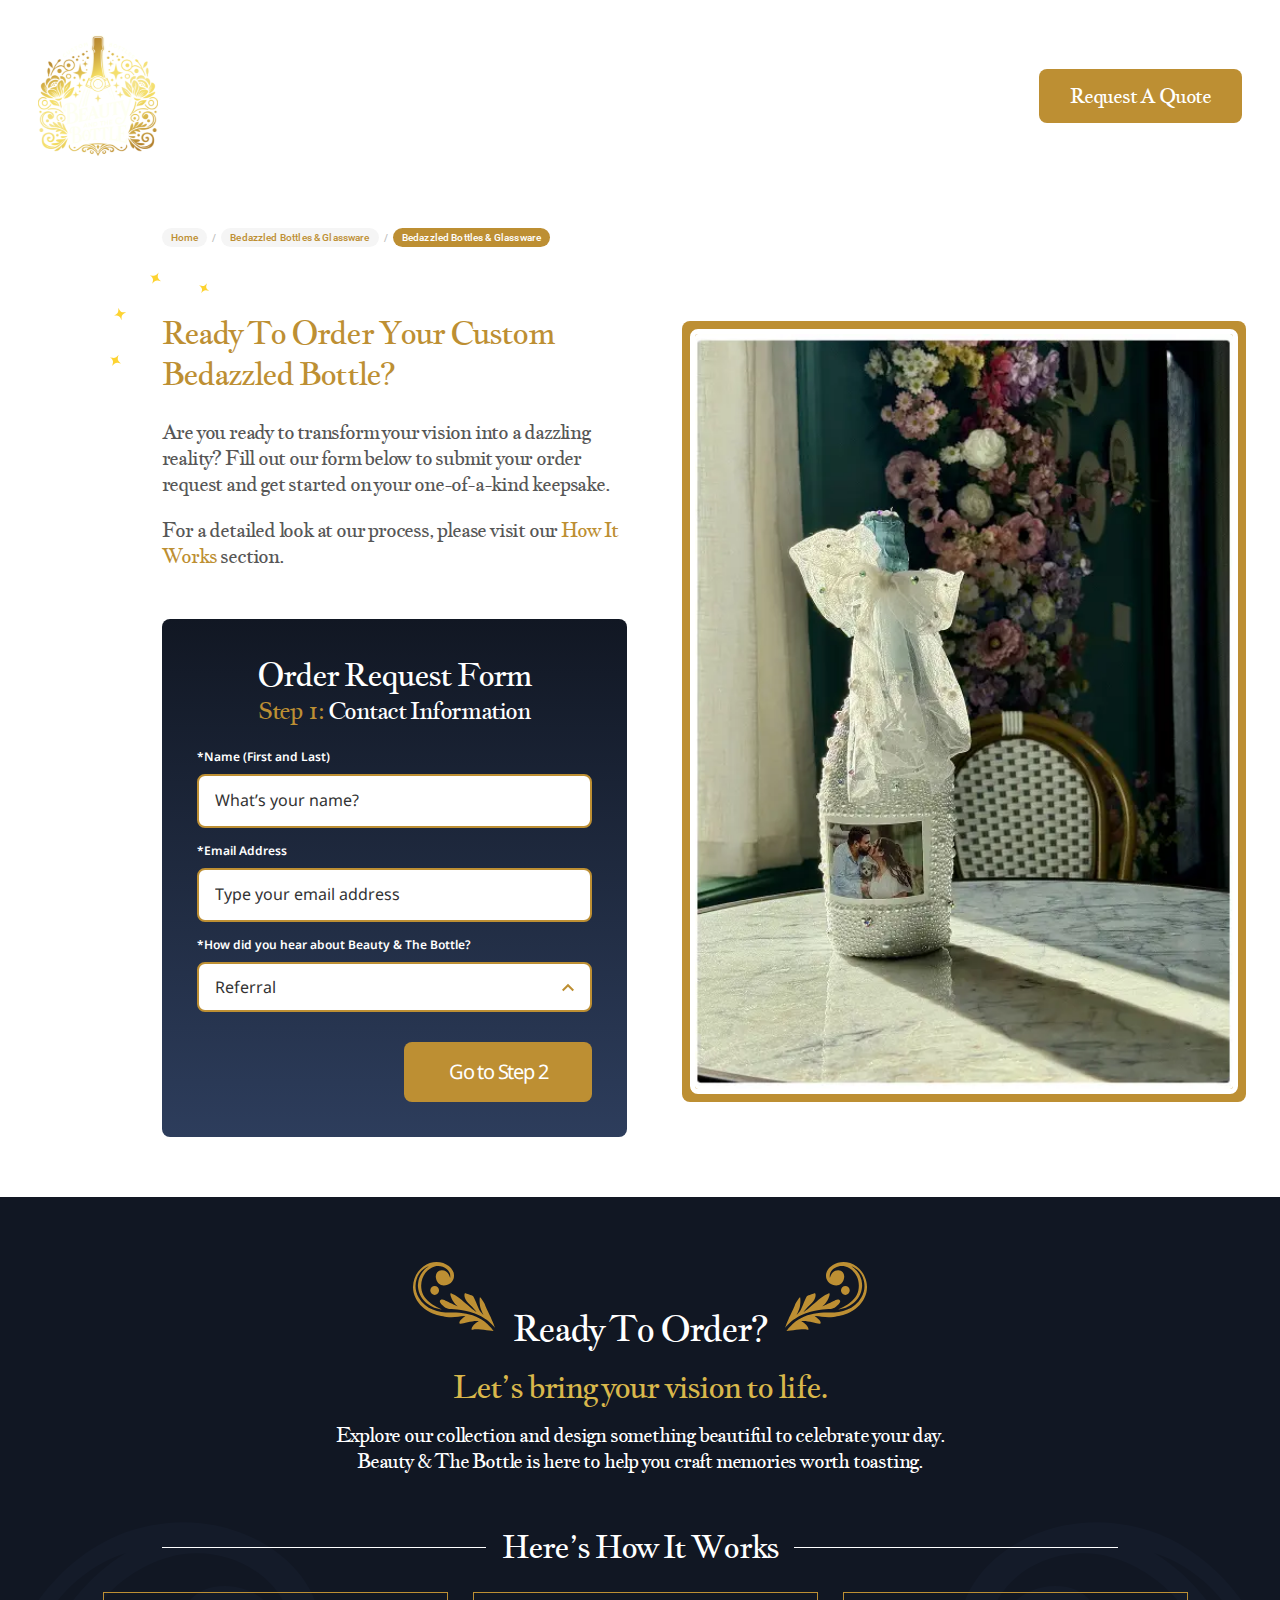
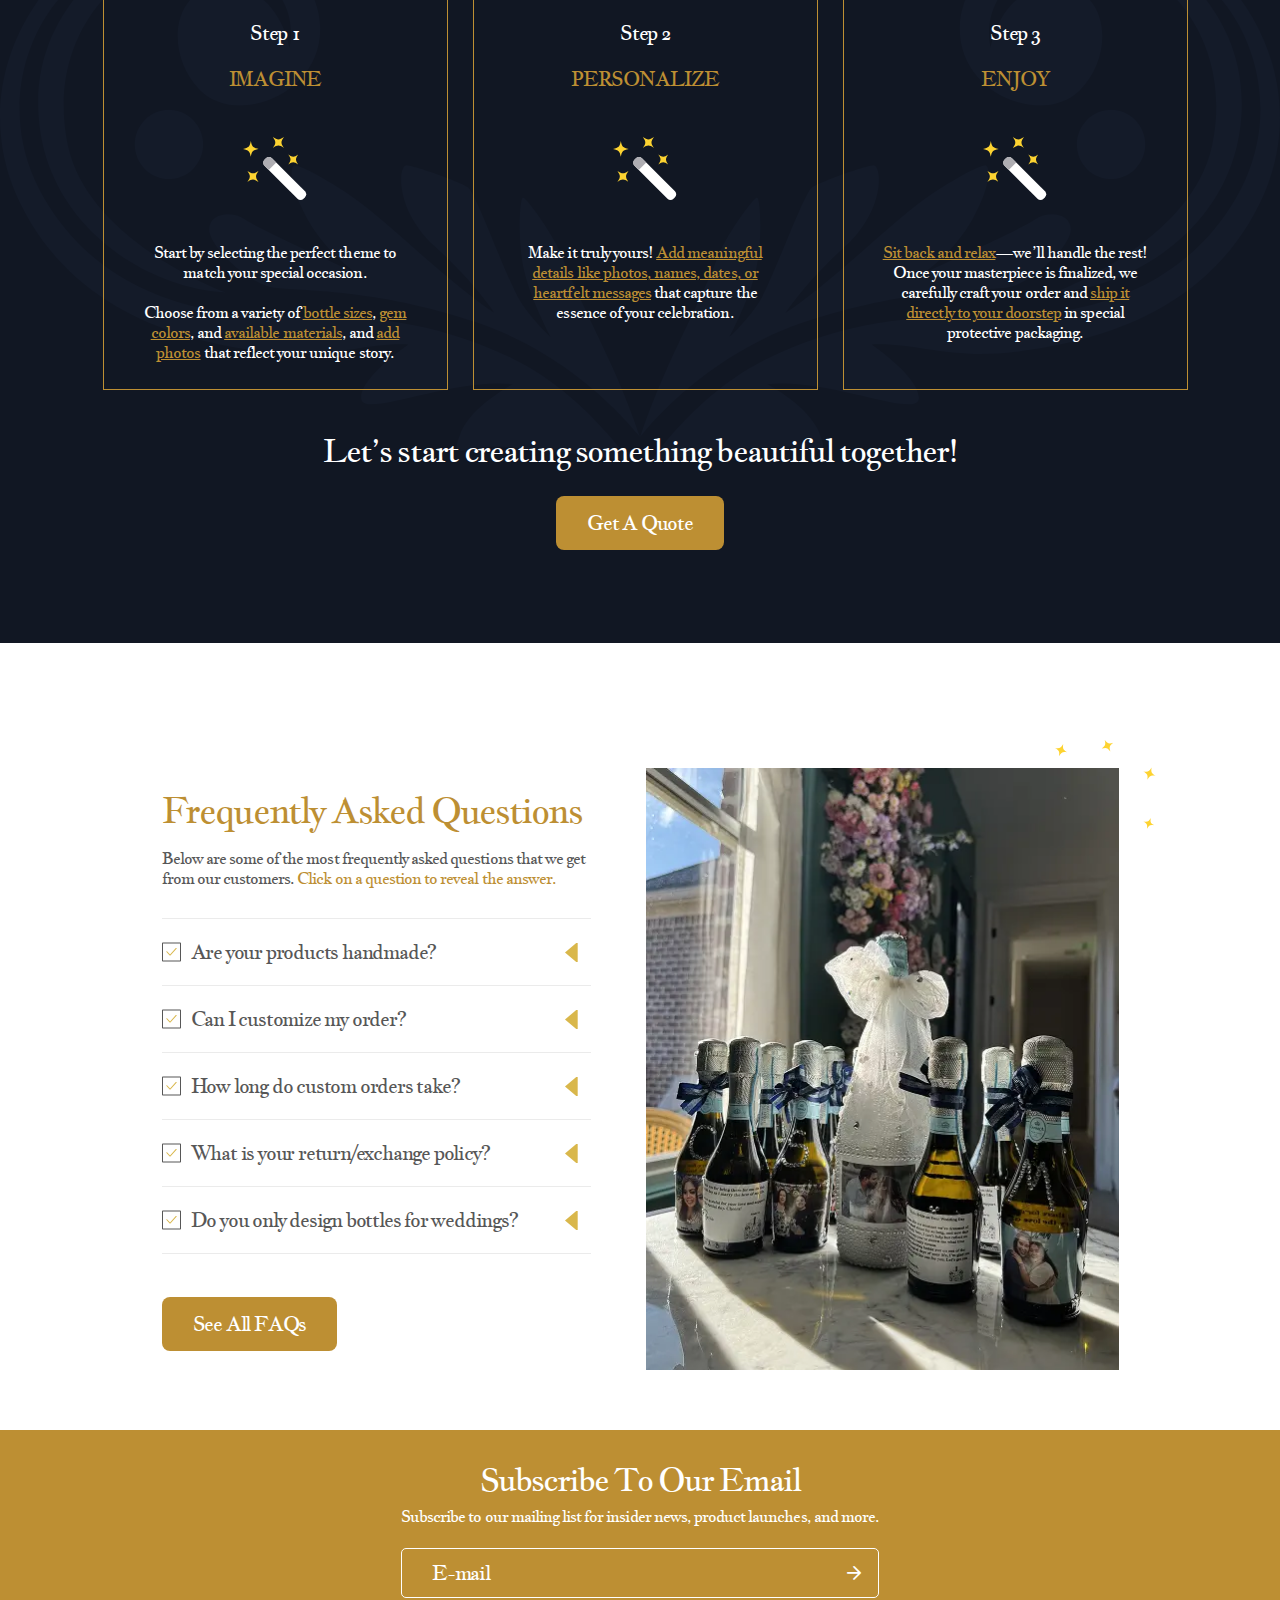
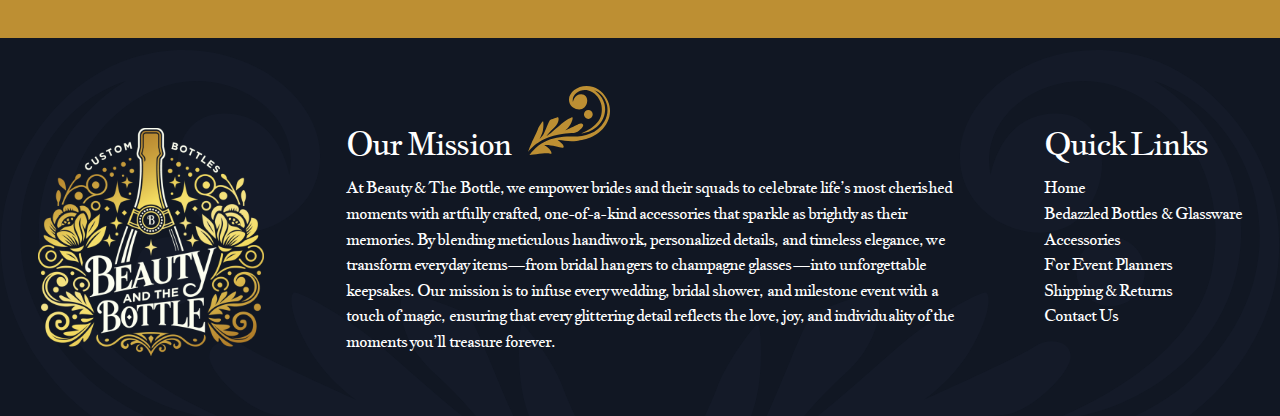
==== quote.html @ 27f3a8d3 "Add files via upload" ====
<!DOCTYPE html>
<html lang="en">

<head>
	<title>Get A Quote</title>
	<meta charset="UTF-8">
	<meta name="format-detection" content="telephone=no">
	<!-- <style>body{opacity: 0;}</style> -->
	<link rel="stylesheet" href="css/style.min.css?_v=20250216221918">
	<link rel="shortcut icon" href="favicon.ico">
	<!-- <meta name="robots" content="noindex, nofollow"> -->
	<meta name="viewport" content="width=device-width, initial-scale=1.0">
</head>

<body>
	<div class="wrapper">
		<header class="header" data-scroll="20" data-scroll-show>
			<div class="header__container-big">
				<button type="button" class="menu__icon icon-menu"><span></span></button>
				<a href="" class="header__logo"><img src="img/logo.svg" alt=""></a>
				<div class="header__menu menu">
					<nav class="menu__body">
						<a href="" class="header__logo header__logo--mob"><img src="img/logo.svg" alt=""></a>
						<ul class="menu__list">
							<li><a href="">Home</a></li>
							<li><a href="">Bedazzled Bottles & Glassware</a></li>
							<li><a href="">Accessories</a></li>
							<li><a href="">For Event Planners</a></li>
							<li><a href="">About Us</a></li>
						</ul>
						<a href="#" class="header__btn btn">Request A Quote</a>
					</nav>
				</div>
			</div>
		</header>
		<main class="page">
			<section class="page__design design design--quote">
				<div class="design__container design__container--quote">
					<div class="design__left">
						<div class="design__breadcrumbs breadcrumbs breadcrumbs--quote">
							<a href="#" class="breadcrumbs__link">Home</a>
							<span class="breadcrumbs__sep">/</span>
							<a href="#" class="breadcrumbs__link">Bedazzled Bottles & Glassware</a>
							<span class="breadcrumbs__sep">/</span>
							<a href="#" class="breadcrumbs__link active">Bedazzled Bottles & Glassware</a>
						</div>
						<h2 class="design__title">Ready To Order Your Custom Bedazzled Bottle?</h2>
						<div class="design__text">
							<p>Are you ready to transform your vision into a dazzling reality? Fill out our form below to submit your order request and get started on your one-of-a-kind keepsake.</p>
							<p>For a detailed look at our process, please visit our <span>How It Works</span> section.</p>
						</div>
						<form class="design__form form-quote" action="files/sendmail/sendmail.php" method="POST" enctype="multipart/form-data">
							<div class="form-quote__wrapper">
								<h3 class="form-quote__title">Order Request Form</h3>
								<div class="form-quote__step"><span>Step 1:</span> Contact Information</div>
								<div class="form-quote__rows">
									<div class="form-quote__row">
										<label class="form-quote__label" for="name">*Name (First and Last)</label>
										<input type="text" name="name" placeholder="What’s your name?" class="form-quote__input">
									</div>
									<div class="form-quote__row">
										<label class="form-quote__label" for="mail">*Email Address</label>
										<input type="text" name="mail" data-error="Error" placeholder="Type your email address" class="form-quote__input">
									</div>
									<div class="form-quote__row">
										<label class="form-quote__label" for="sel">*How did you hear about Beauty & The Bottle?</label>
										<select name="sel" data-class-modif="form">
											<option value="1" selected>Referral</option>
											<option value="2">Referral</option>
											<option value="3">Referral</option>
											<option value="4">Referral</option>
										</select>
									</div>
								</div>
							</div>
							<div class="form-quote__wrapper">
								<h3 class="form-quote__title">Order Request Form</h3>
								<div class="form-quote__step"><span>Step 2:</span> Project Details</div>
								<div class="form-quote__rows">
									<div class="form-quote__row">
										<label class="form-quote__label" for="budget">*Budget</label>
										<select name="budget" data-class-modif="form">
											<option value="1" selected>Select your budget range</option>
											<option value="2">$1000 - $2000</option>
											<option value="3">$2000 - $3000</option>
											<option value="4">$3000 - $4000</option>
										</select>
									</div>
									<div class="form-quote__row">
										<label class="form-quote__label" for="timeline">Timeline (Standard Delivery is 4-6 weeks from order confirmation)</label>
										<input type="text" name="timeline" placeholder="What is your desired timeline?" class="form-quote__input">
									</div>
									<div class="form-quote__row">
										<div class="checkbox">
											<input id="rush" data-error="Error" class="checkbox__input" type="checkbox" value="1" name="rush">
											<label for="rush" class="checkbox__label"><span class="checkbox__text">Rush order? (fees apply)</span></label>
										</div>
									</div>
								</div>
							</div>
							<div class="form-quote__wrapper active">
								<h3 class="form-quote__title">Order Request Form</h3>
								<div class="form-quote__step"><span>Step 3:</span> Describe Your Vision</div>
								<div class="form-quote__text">Tell us about your Bottle Project. Include details like your design ideas (for example: a photo of the couple, the name written in pearls, intricate crystal arrangements, etc.).</div>
								<div class="form-quote__rows">
									<div class="form-quote__row">
										<textarea name="vision" id="vision">A classic design featuring a gold-embellished bottle with the couple’s initials delicately crafted in pearls.”
												“An elegant vintage style with hand-applied embellishments and a personalized message that tells our love story.</textarea>
									</div>
									<div class="form-quote__row-file">
										<label for="fileUpload" class="form-quote__btn btn btn--white">Upload Files</label>
										<input type="file" name="fileUpload" id="fileUpload" style="display: none;">
										<p class="form-quote__upload-note">Supported formats (.jpg, .webp) - 10MB upload limit</p>
									</div>
								</div>
							</div>
							<div class="form-quote__buttons" id="buttonContainer"></div>
						</form>
					</div>
					<div class="design__right elevate__right">
						<div class="elevate__wrapper">
							<img class="elevate__video ibg" src="img/main/01.webp" alt="Image">
						</div>
					</div>
				</div>
			</section>
			<section class="page__steps steps">
				<div class="steps__container">
					<h2 class="steps__title">Ready To Order?</h2>
					<div class="steps__gold-title">Let’s bring your vision to life.</div>
					<div class="steps__text">Explore our collection and design something beautiful to celebrate your day.
						Beauty & The Bottle is here to help you craft memories worth toasting.</div>
					<div class="steps__sub-title">Here’s How It Works</div>
					<div class="steps__slider swiper">
						<div class="steps__wrapper swiper-wrapper">
							<div class="steps__slide item-step swiper-slide">
								<div class="item-step__num">Step 1</div>
								<div class="item-step__title">IMAGINE</div>
								<img src="img/steps-icon.svg" alt="Image">
								<div class="item-step__text">
									<p>Start by selecting the perfect theme to match your special occasion. </p>
									<p>Choose from a variety of <span>bottle sizes</span>, <span>gem colors</span>, and <span>available materials</span>, and <span>add photos</span> that reflect your unique story.</p>
								</div>
							</div>
							<div class="steps__slide item-step swiper-slide">
								<div class="item-step__num">Step 2</div>
								<div class="item-step__title">PERSONALIZE</div>
								<img src="img/steps-icon.svg" alt="Image">
								<div class="item-step__text">
									<p>Make it truly yours! <span>Add meaningful details like photos, names, dates, or heartfelt messages</span> that capture the essence of your celebration.</p>
								</div>
							</div>
							<div class="steps__slide item-step swiper-slide">
								<div class="item-step__num">Step 3</div>
								<div class="item-step__title">ENJOY</div>
								<img src="img/steps-icon.svg" alt="Image">
								<div class="item-step__text">
									<p><span>Sit back and relax</span>—we’ll handle the rest! Once your masterpiece is finalized, we carefully craft your order and <span>ship it directly to your doorstep</span> in special protective packaging.</p>
								</div>
							</div>
						</div>
					</div>
					<div class="steps__footer-title">Let’s start creating something beautiful together!</div>
					<a href="#" class="steps__btn btn">Get A Quote</a>
				</div>
			</section>
			<section class="page__faq faq">
				<div class="faq__container">
					<div class="faq__left">
						<h2 class="faq__title">Frequently Asked Questions</h2>
						<div class="faq__text">Below are some of the most frequently asked questions that we get from our customers. <span>Click on a question to reveal the answer.</span></div>
						<div data-spollers class="faq__spollers spollers">
							<details class="spollers__item">
								<summary class="spollers__title"><img src="img/faq-check.svg" alt="Image">Are your products handmade?</summary>
								<div class="spollers__body">Yes, each product is handcrafted with care and attention to detail, ensuring a one-of-a-kind creation. No two items are exactly alike!</div>
							</details>
							<details class="spollers__item">
								<summary class="spollers__title"><img src="img/faq-check.svg" alt="Image">Can I customize my order?</summary>
								<div class="spollers__body"></div>
							</details>
							<details class="spollers__item">
								<summary class="spollers__title"><img src="img/faq-check.svg" alt="Image">How long do custom orders take?</summary>
								<div class="spollers__body"></div>
							</details>
							<details class="spollers__item">
								<summary class="spollers__title"><img src="img/faq-check.svg" alt="Image">What is your return/exchange policy?</summary>
								<div class="spollers__body"></div>
							</details>
							<details class="spollers__item">
								<summary class="spollers__title"><img src="img/faq-check.svg" alt="Image">Do you only design bottles for weddings?</summary>
								<div class="spollers__body"></div>
							</details>
						</div>
						<a href="#" class="faq__btn btn">See All FAQs</a>
					</div>
					<div class="faq__right">
						<div class="faq__pic">
							<img class="faq__image ibg" src="img/main/03.webp" alt="Image">
						</div>
					</div>
				</div>
			</section>
			<section class="page__mail mail">
				<div class="mail__container">
					<div class="mail__wrapper">
						<h2 class="mail__title">Subscribe To Our Email</h2>
						<div class="mail__text">Subscribe to our mailing list for insider news, product launches, and more.</div>
						<form action="files/sendmail/sendmail.php" method="POST" class="mail__form">
							<input class="mail__input" type="text" name="form[email]" data-error="Error" placeholder="E-mail">
							<button type="submit" class="mail__button _icon-mail-arrow"></button>
						</form>
					</div>
				</div>
			</section>
		</main>
		<footer class="footer">
			<div class="footer__container-big">
				<a href="" class="footer__logo"><img src="img/logo.svg" alt=""></a>
				<div class="footer__text text-footer">
					<h2 class="text-footer__title">Our Mission</h2>
					<div class="text-footer__text">At Beauty & The Bottle, we empower brides and their squads to celebrate life’s most cherished moments with artfully crafted, one-of-a-kind accessories that sparkle as brightly as their memories. By blending meticulous handiwork, personalized details, and timeless elegance, we transform everyday items—from bridal hangers to champagne glasses—into unforgettable keepsakes. Our mission is to infuse every wedding, bridal shower, and milestone event with a touch of magic, ensuring that every glittering detail reflects the love, joy, and individuality of the moments you’ll treasure forever.</div>
				</div>
				<div class="footer__links links-footer">
					<h2 class="links-footer__title">Quick Links</h2>
					<ul class="links-footer__list">
						<li><a href="#">Home</a></li>
						<li><a href="#">Bedazzled Bottles & Glassware</a></li>
						<li><a href="#">Accessories</a></li>
						<li><a href="#">For Event Planners</a></li>
						<li><a href="#">Shipping & Returns</a></li>
						<li><a href="#">Contact Us</a></li>
					</ul>
				</div>
			</div>
		</footer>
	</div>
	<script src="js/app.min.js?_v=20250216221918"></script>
</body>

</html>
---- css/style.min.css ----
@import url(https://fonts.googleapis.com/css?family=Jacques+Francois:regular&display=swap);@import url(https://fonts.googleapis.com/css?family=Noto+Sans:100,200,300,regular,500,600,700,800,900,100italic,200italic,300italic,italic,500italic,600italic,700italic,800italic,900italic&display=swap);@import url(https://fonts.googleapis.com/css?family=Roboto:100,200,300,regular,500,600,700,800,900,100italic,200italic,300italic,italic,500italic,600italic,700italic,800italic,900italic&display=swap);/*! tailwindcss v4.0.6 | MIT License | https://tailwindcss.com */@font-face{font-family:icons;font-display:swap;src:url(../fonts/icons.woff2) format("woff2");font-weight:400;font-style:normal}[class*=_icon-]::before{font-family:icons;font-style:normal;font-weight:400;font-variant:normal;text-transform:none;line-height:1;-webkit-font-smoothing:antialiased;-moz-osx-font-smoothing:grayscale}._icon-mail-arrow:before{content:""}._icon-faq-arrow:before{content:""}._icon-faq-check:before{content:""}*{padding:0;margin:0;border:0}*,*::after,*::before{box-sizing:border-box}*::after,*::before{display:inline-block}body,html{height:100%;min-width:320px}body{color:#575757;line-height:1;font-family:"Jacques Francois";font-size:.875rem;-ms-text-size-adjust:100%;-moz-text-size-adjust:100%;-webkit-text-size-adjust:100%;-webkit-font-smoothing:antialiased;-moz-osx-font-smoothing:grayscale}button,input,textarea{font-family:"Jacques Francois";font-size:inherit;line-height:inherit;color:inherit;background-color:rgba(0,0,0,0)}input,textarea{width:100%}label{display:inline-block}button,option,select{cursor:pointer}a{display:inline-block;color:inherit;text-decoration:none}ul li{list-style:none}img{vertical-align:top}h1,h2,h3,h4,h5,h6{font-weight:inherit;font-size:inherit}.lock body{overflow:hidden;touch-action:none;-ms-scroll-chaining:none;overscroll-behavior:none}.wrapper{min-height:100%;display:flex;flex-direction:column;overflow:hidden}@supports (overflow:clip){.wrapper{overflow:clip}}.wrapper>main{flex:1 1 auto}.wrapper>*{min-width:0}[class*=__container]{max-width:61.6875rem;margin:0 auto;position:relative!important;padding:0 .9375rem}[class*=__container-big]{max-width:77.125rem!important;margin:0 auto!important}[class*="--gc"]{display:grid;min-width:0;grid-template-columns:.9375rem 1fr minmax(auto,59.8125rem) 1fr .9375rem}[class*="--gc"]>*{min-width:0;grid-column:3/4}.checkbox{position:relative}.checkbox:not(:last-child){margin-bottom:em(5)}.checkbox__input{position:absolute;width:0;height:0;opacity:0}.checkbox__input:focus-visible+.checkbox__label:before{box-shadow:0 0 5px #a6a6a6}.checkbox__input:checked+.checkbox__label:before{background:url(../img/form-check.svg) center/80% no-repeat;border:1px solid #ccc;background-color:#fff}.checkbox__label{cursor:pointer;display:inline-flex;position:relative;gap:16px;align-items:center}.checkbox__label:before{content:"";align-self:center;flex:0 0 24px;width:24px;height:24px;border-radius:8px;border:1px solid #ccc;background:#fff}.checkbox__text{align-self:center;color:#fff;font-family:"Noto Sans";font-size:16px;font-style:normal;font-weight:400;line-height:24px}.select{min-width:0;position:relative}.select__body{position:relative}.select__title{text-align:left;cursor:pointer;width:100%;border-radius:.5rem;border:.125rem solid #bd8f33;background-color:#fff;padding:1rem}.select._select-open .select__title{border-radius:.5rem .5rem 0 0;border:.125rem solid #bd8f33}.select__value{display:flex;min-width:0;align-items:center;gap:.625rem}.select__value>*{flex:1 1 auto}.select__value:after{content:"";align-self:stretch;flex:0 0 12px;transition:all .3s ease 0s;display:flex;justify-content:center;align-items:center;background:url(../img/form-arrow.svg) center/contain no-repeat}._select-open .select__value:after{-webkit-transform:rotate(-180deg);transform:rotate(-180deg)}.select__value._select-pseudo-label::before{content:attr(data-pseudo-label);opacity:.5}.select__content{flex:1 1 auto;overflow:hidden;text-overflow:ellipsis;white-space:nowrap;color:#333;font-family:"Noto Sans";font-size:1rem;line-height:90%}.select__text{flex:1 1 auto;overflow:hidden;text-overflow:ellipsis;white-space:nowrap}.select__input{width:100%;background-color:rgba(0,0,0,0);height:100%}.select__options{position:absolute;top:calc(100% - .0625rem);border-radius:0 0 .5rem .5rem;min-width:100%;left:0;background-color:#fff;border-top:0;border-left:.125rem solid #bd8f33;border-right:.125rem solid #bd8f33;border-bottom:.125rem solid #bd8f33;border-top:0;padding:10px 0 5px 0}.select__scroll{overflow-y:auto;overflow-x:hidden;max-height:12.5rem}.select__option{width:100%;text-align:left;cursor:pointer;padding:5px 15px;color:#333;font-family:"Noto Sans";font-size:1rem;line-height:150%}.select__option._select-selected{background-color:#eee}.select__row{display:inline-flex;align-items:center}.select--show-top .select__options{top:auto;bottom:calc(100% - .0625rem);border:1px solid #d9d9d9;border-bottom:0;border-radius:4px 4px 0 0;padding:5px 0 10px 0}._select-tag{cursor:pointer}.icon-menu{display:none}.spollers__item{border-bottom:.0625rem solid rgba(87,87,87,.12)}.spollers__item:first-child{border-top:.0625rem solid rgba(87,87,87,.12)}.spollers__title{width:100%;cursor:default;text-align:left;padding:1.25rem 1.5625rem 1.25rem 0;position:relative;list-style:none;color:#575757;line-height:normal;letter-spacing:-.075rem;display:flex;align-items:center;-webkit-column-gap:.625rem;-moz-column-gap:.625rem;column-gap:.625rem}.spollers__title::-webkit-details-marker,.spollers__title::marker{display:none}._spoller-init .spollers__title{cursor:pointer}._spoller-init .spollers__title::after{content:"";position:absolute;right:10px;top:40%;background:url(../img/faq-arrow.svg) center/cover no-repeat;height:13px;width:19px;transition:-webkit-transform .5s ease 0s;transition:transform .5s ease 0s;transition:transform .5s ease 0s,-webkit-transform .5s ease 0s;-webkit-transform:rotate(90deg);transform:rotate(90deg)}._spoller-init .spollers__title._spoller-active::after{-webkit-transform:rotate(0);transform:rotate(0)}.spollers__body{padding:.3125rem .3125rem 1.5625rem 0;color:#575757;font-size:1rem;line-height:normal;letter-spacing:-.06rem}.ibg{width:100%;height:100%;-o-object-fit:cover;object-fit:cover}.ibg--top{-o-object-position:top;object-position:top}.ibg--bottom{-o-object-position:bottom;object-position:bottom}.ibg--left{-o-object-position:left;object-position:left}.ibg--right{-o-object-position:right;object-position:right}.ibg--contain{-o-object-fit:contain;object-fit:contain}.btn{background-color:#bd8f33;padding:.875rem 1.9375rem;border-radius:.5rem;color:#fff;letter-spacing:-.075rem;line-height:normal;transition:all .3s}.btn--white{background-color:#fff;color:#bd8f33;border:.0625rem solid #bd8f33;max-width:10.75rem;text-align:center;font-family:"Noto Sans";font-size:1rem}.btn--white:not(:last-child){margin-bottom:.625rem}.header{position:fixed;width:100%;z-index:999;background-color:rgba(0,0,0,0);transition:all .3s}.header._header-scroll{top:-200%}.header._header-scroll .header__container-big{padding-top:.625rem;padding-bottom:.625rem}.header._header-scroll .header__logo img{width:5rem}.header._header-show{transition:all .3s;top:0;background-color:#111723}.header__container-big{display:flex;align-items:center;justify-content:space-between;-webkit-column-gap:.625rem;-moz-column-gap:.625rem;column-gap:.625rem}.header__logo img{width:7.5rem;transition:all .3s}.header__logo--mob{margin-left:0}.menu__body{display:flex;align-items:center}.menu__list{display:flex;align-items:center}.menu__list li a{color:#fff;font-family:"Jacques Francois";letter-spacing:-.075rem}.menu__list li{position:relative}.menu__list li::before{content:"";width:0;height:.125rem;background-color:#bd8f33;position:absolute;left:0;bottom:-.3125rem;transition:all .3s}.footer{background-color:#111723;background:#111723 url(../img/footer-decor.svg) center bottom/contain no-repeat}.footer__container-big{display:flex;justify-content:space-between}.footer__logo img{width:14.125rem}.text-footer__title{color:#fff;letter-spacing:-.12rem;position:relative;display:inline-block}.text-footer__title:not(:last-child){margin-bottom:.9375rem}.text-footer__title::after{content:"";background:url(../img/text-decor.svg) center/contain no-repeat;position:absolute;bottom:.3125rem}.text-footer__text{color:#fff;font-size:16px;line-height:160%;letter-spacing:-.06rem;max-width:38.5rem}.links-footer__title{color:#fff;letter-spacing:-.12rem}.links-footer__title:not(:last-child){margin-bottom:.9375rem}.links-footer__list li a{color:#fff;font-size:16px;line-height:160%;letter-spacing:-.06rem;transition:color .3s}.elevate{background:var(--Header-BG,linear-gradient(180deg,#111723 0,#2d3d5c 100%));position:relative;z-index:1}.elevate::before{content:"";width:43.8125rem;height:36.875rem;position:absolute;left:0;bottom:0;background:url(../img/main/block-decor-left.svg) center/contain no-repeat;opacity:.1;z-index:-1}.elevate--category::before{content:"";width:31.5625rem;height:22.9375rem;opacity:.3}.elevate--category::after{content:"";width:31.5625rem;height:22.9375rem;position:absolute;right:0;bottom:0;background:url(../img/main/block-decor-right.svg) center/contain no-repeat;opacity:.3;z-index:-1}.elevate__container{padding-bottom:1.875rem;display:flex;align-items:center;position:relative!important}.elevate__left{flex:1 1 50%}.elevate__left--category{display:flex;flex-direction:column;align-items:center;text-align:center}.elevate__title{color:#fff;letter-spacing:-.15rem;text-transform:capitalize;line-height:normal}.elevate__title:not(:last-child){margin-bottom:1.25rem}.elevate__text p{color:#fff;letter-spacing:-.075rem;line-height:normal}.elevate__text p:not(:last-child){margin-bottom:1.25rem}.elevate__text p span{color:#bd8f33}.elevate__text:not(:last-child){margin-bottom:1.875rem}.elevate__right{flex:1 1 50%}.elevate__wrapper{aspect-ratio:503/697;overflow:clip;-o-object-fit:cover;object-fit:cover}.design--dark{background-color:#111723;position:relative;z-index:1}.design--dark::before{content:"";width:43.8125rem;height:36.875rem;position:absolute;right:6.5625rem;bottom:1.5625rem;background:url(../img/main/block-decor-right.svg) center/contain no-repeat;opacity:.1;z-index:-1}.design__container{display:flex;align-items:center}.design__container--dark{flex-direction:row-reverse}.design__left{flex:1 1 26.9375rem}.design__title{color:#bd8f33;line-height:normal;letter-spacing:-.12rem;text-transform:capitalize;position:relative}.design__title:not(:last-child){margin-bottom:1.5625rem}.design__title::before{content:"";width:8.504625rem;height:5.87175rem;position:absolute;left:-4.375rem;top:-2.5rem;background:url(../img/main/stars.svg) center/contain no-repeat}.design__title--dark{color:#fff}.design__title--dark::before{left:inherit;right:0!important;top:-3.75rem;-webkit-transform:rotate(79deg);transform:rotate(79deg)}.design__text p{color:#575757;line-height:normal;letter-spacing:-.075rem}.design__text p:not(:last-child){margin-bottom:1.25rem}.design__text p span{color:#bd8f33}.design__text--dark p{color:#fff}.design__right{flex:1 1 auto}.design__pic{aspect-ratio:474/504;overflow:clip;-o-object-fit:cover;object-fit:cover}#next-btn{align-self:flex-end}.form-quote{border-radius:.5rem;background:linear-gradient(180deg,#111723 0,#2d3d5c 100%);padding:2.1875rem}.form-quote__wrapper{display:none}.form-quote__wrapper.active{display:block}.form-quote__wrapper:not(:last-child){margin-bottom:1.875rem}.form-quote__title{color:#fff;text-align:center;line-height:normal;letter-spacing:-.12rem}.form-quote__step{color:#fff;text-align:center;line-height:normal;letter-spacing:-.09rem}.form-quote__step span{color:#bd8f33}.form-quote__step:not(:last-child){margin-bottom:1.375rem}.form-quote__text{color:#fff;font-size:1rem;line-height:normal;letter-spacing:-.06rem}.form-quote__text:not(:last-child){margin-bottom:1.875rem}.form-quote__rows{display:grid;row-gap:.875rem}.form-quote__row{display:grid;row-gap:.5rem}.form-quote__row textarea{color:rgba(207,211,212,.4);font-family:Arial;font-size:16px;font-style:normal;font-weight:400;line-height:normal;padding:1.25rem 1rem;border-radius:.5rem;border:.0625rem solid #cfd3d4;resize:vertical;min-height:10.625rem}.form-quote__row-file{padding:1.5625rem;display:flex;flex-direction:column;justify-content:center;align-items:center;border-radius:8px;border:1px dashed #fff}.form-quote__row-file p{color:#fff;font-family:Arial;font-size:.75rem;line-height:normal}.form-quote__label{color:#fff;font-family:"Noto Sans";font-size:.75rem;font-weight:600;line-height:150%}.form-quote__input{border-radius:.5rem;border:.125rem solid #bd8f33;background-color:#fff;padding:1rem}.form-quote__input::-webkit-input-placeholder{color:#333;font-family:"Noto Sans";font-size:1rem;line-height:150%}.form-quote__input:-ms-input-placeholder{color:#333;font-family:"Noto Sans";font-size:1rem;line-height:150%}.form-quote__input::-ms-input-placeholder{color:#333;font-family:"Noto Sans";font-size:1rem;line-height:150%}.form-quote__input::placeholder{color:#333;font-family:"Noto Sans";font-size:1rem;line-height:150%}.form-quote__buttons{display:flex;-webkit-column-gap:1.25rem;-moz-column-gap:1.25rem;column-gap:1.25rem;justify-content:space-between}.form-quote__btn{display:block;font-family:"Noto Sans";font-size:1rem;line-height:150%}#startOverBtn{flex:1 1 50%;color:#bd8f33;background-color:#fff;border:.0625rem solid #bd8f33;padding:.875rem .625rem}#nextBtn{flex:1 1 50%;padding:.875rem .625rem}#submitBtn{flex:1 1 50%;padding:.875rem .625rem}.faq__container{padding-bottom:3.75rem;display:flex;align-items:center}.faq__left{flex:1 1 26.9375rem}.faq__title{color:#bd8f33;line-height:normal;letter-spacing:-.135rem}.faq__title:not(:last-child){margin-bottom:.9375rem}.faq__text{color:#575757;font-size:1rem;line-height:normal;letter-spacing:-.06rem}.faq__text span{color:#bd8f33}.faq__text:not(:last-child){margin-bottom:1.875rem}.faq__right{flex:1 1 auto;position:relative}.faq__right::before{content:"";width:8.504625rem;height:5.87175rem;position:absolute;right:-3.75rem;top:-1.875rem;-webkit-transform:rotate(79deg);transform:rotate(79deg);background:url(../img/main/stars.svg) center/contain no-repeat}.faq__pic{aspect-ratio:474/604;overflow:clip;-o-object-fit:cover;object-fit:cover}.steps{background-color:#111723;position:relative;z-index:1}.steps::before{content:"";width:100%;height:36.875rem;position:absolute;right:0;bottom:15%;background:url(../img/main/block-decor-2.svg) center/contain no-repeat;z-index:-1}.steps__container{display:flex;flex-direction:column;align-items:center}.steps__title{color:#fff;text-align:center;line-height:normal;letter-spacing:-.135rem;position:relative}.steps__title:not(:last-child){margin-bottom:.9375rem}.steps__title::before{content:"";background:url(../img/text-decor.svg) center/contain no-repeat;position:absolute;bottom:1.25rem;-webkit-transform:rotate3d(0,1,0,180deg);transform:rotate3d(0,1,0,180deg)}.steps__title::after{content:"";background:url(../img/text-decor.svg) center/contain no-repeat;position:absolute;bottom:1.25rem}.steps__gold-title{color:#d9b74b;text-align:center;line-height:normal;letter-spacing:-.12rem}.steps__gold-title:not(:last-child){margin-bottom:.9375rem}.steps__text{color:#fff;text-align:center;font-size:1.25rem;line-height:normal;letter-spacing:-.075rem;max-width:40rem}.steps__sub-title{color:#fff;text-align:center;font-size:2rem;line-height:normal;letter-spacing:-.12rem;max-width:59.5625rem;position:relative}.steps__sub-title::before{content:"";height:.0625rem;background-color:#fff;position:absolute;top:50%}.steps__sub-title::after{content:"";height:.0625rem;background-color:#fff;position:absolute;top:50%}.steps__sub-title:not(:last-child){margin-bottom:1.5625rem}.steps__footer-title{color:#fff;text-align:center;line-height:normal;letter-spacing:-.12rem}.steps__footer-title:not(:last-child){margin-bottom:1.5625rem}.item-step{border:.0625rem solid #bd8f33;padding:1.6875rem 2.1875rem;display:flex;flex-direction:column;row-gap:1.25rem;align-items:center;text-align:center;width:21.5625rem!important}.item-step__num{color:#fff;text-align:center;line-height:normal;letter-spacing:-.075rem}.item-step__title{color:#bd8f33;text-align:center;line-height:normal;letter-spacing:-.075rem}.item-step__title:not(:last-child){margin-bottom:1.5625rem}.item-step img{width:4.0625rem;height:4.0625rem;overflow:clip;-o-object-fit:cover;object-fit:cover}.item-step img:not(:last-child){margin-bottom:1.25rem}.item-step__text p{color:#fff;text-align:center;line-height:normal;letter-spacing:-.06rem}.item-step__text p:not(:last-child){margin-bottom:1.25rem}.item-step__text p span{color:#bd8f33;text-decoration:underline}.mail{background-color:#bd8f33}.mail__container{padding-top:1.8125rem;padding-bottom:2.5rem;display:flex;justify-content:center}.mail__wrapper{max-width:30rem}.mail__title{color:#fff;text-align:center;line-height:normal;letter-spacing:-.12rem}.mail__title:not(:last-child){margin-bottom:.375rem}.mail__text{color:#fff;text-align:center;font-size:1rem;line-height:normal;letter-spacing:-.06rem}.mail__text:not(:last-child){margin-bottom:1.375rem}.mail__form{position:relative}.mail__input{color:#fff!important;font-size:1.25rem;line-height:normal;letter-spacing:-.075rem;padding:.6875rem 2.5rem .6875rem 1.875rem;border:.0625rem solid #fff;border-radius:.3125rem}.mail__input::-webkit-input-placeholder{color:#fff!important;font-size:1.25rem;line-height:normal;letter-spacing:-.075rem}.mail__input:-ms-input-placeholder{color:#fff!important;font-size:1.25rem;line-height:normal;letter-spacing:-.075rem}.mail__input::-ms-input-placeholder{color:#fff!important;font-size:1.25rem;line-height:normal;letter-spacing:-.075rem}.mail__input::placeholder{color:#fff!important;font-size:1.25rem;line-height:normal;letter-spacing:-.075rem}.mail__button{width:3.125rem;height:3.125rem;border-radius:.3125rem;color:#fff;position:absolute;top:0;right:0}.breadcrumbs{position:absolute;top:2.5rem;display:flex;align-items:center;-webkit-column-gap:.3125rem;-moz-column-gap:.3125rem;column-gap:.3125rem;row-gap:.625rem;flex-wrap:wrap}.breadcrumbs--quote{position:static}.breadcrumbs--quote:not(:last-child){margin-bottom:4.0625rem}.breadcrumbs__link{color:#bd8f33;font-family:Roboto;font-size:.625rem;font-weight:500;line-height:150%;letter-spacing:.009375rem;padding:.125rem .5625rem;background-color:#f5f5f5;border-radius:.59375rem;transition:all .3s}.breadcrumbs__link.active{color:#fff;background-color:#bd8f33}.breadcrumbs__sep{color:#bdbdbd;font-family:Roboto;font-size:.625rem;font-weight:500;line-height:150%;letter-spacing:.009375rem}.swiper{width:1075px}.swiper:not(:last-child){margin-bottom:40px}.swiper-initialized{touch-action:pan-y}.swiper-wrapper{width:100%;height:100%;box-sizing:content-box;display:flex;position:relative}.swiper-vertical .swiper-wrapper{flex-direction:column}.swiper-autoheight .swiper-wrapper{align-items:flex-start}.swiper-initialized .swiper-slide{flex-shrink:0}.swiper-android .swiper-slide,.swiper-android .swiper-wrapper{-webkit-transform:translate3d(0,0,0);transform:translate3d(0,0,0)}.swiper-button-lock{display:none!important}@media (min-width:47.99875em){.elevate__wrapper{border-radius:.5rem;background-color:#bd8f33;padding:.5rem}.elevate__video{border-radius:.5rem;border:.3125rem solid #fff}}@media (min-width:61.99875em){.header__logo--mob{display:none}}@media (min-width:61.6875em){.elevate__container--category{padding-bottom:5.625rem}.form-quote__step{font-size:1.5rem}}@media (min-width:75.25em){.spollers:not(:last-child){margin-bottom:2.6875rem}.spollers__title{font-size:1.25rem}.btn{font-size:1.25rem}.header__container-big{padding-top:2.1875rem}.header__container-big{padding-bottom:2.1875rem}.menu__body{gap:2.25rem}.menu__list{gap:1.875rem}.menu__list li a{font-size:1.25rem}.footer__container-big{padding-top:5.625rem}.footer__container-big{padding-bottom:3.75rem}.footer__container-big{gap:3.75rem}.text-footer__title{font-size:2rem}.text-footer__title::after{width:5.125rem}.text-footer__title::after{height:4.3125rem}.text-footer__title::after{right:-6.25rem}.links-footer__title{font-size:2rem}.elevate__container{padding-top:12.5625rem}.elevate__container{gap:6.0625rem}.elevate__container--category{padding-top:15rem}.elevate__title{font-size:2.5rem}.elevate__text p{font-size:1.25rem}.elevate__right{margin-right:-7.9375rem}.elevate__right{margin-bottom:-3.5625rem}.design__container{padding-top:5rem}.design__container{padding-bottom:3.75rem}.design__container{gap:3.4375rem}.design__container--quote{padding-top:14.25rem}.design__title{font-size:2rem}.design__text p{font-size:1.25rem}.design__text:not(:last-child){margin-bottom:3.125rem}.form-quote__title{font-size:2rem}.faq__container{padding-top:7.8125rem}.faq__container{gap:3.4375rem}.faq__title{font-size:2.25rem}.steps__container{padding-top:6.75rem}.steps__container{padding-bottom:5.8125rem}.steps__title{font-size:2.25rem}.steps__title::before{width:5.125rem}.steps__title::before{height:4.3125rem}.steps__title::before{left:-6.25rem}.steps__title::after{width:5.125rem}.steps__title::after{height:4.3125rem}.steps__title::after{right:-6.25rem}.steps__gold-title{font-size:2rem}.steps__text:not(:last-child){margin-bottom:3.25rem}.steps__sub-title::before{width:20.25rem}.steps__sub-title::before{left:-21.25rem}.steps__sub-title::after{width:20.25rem}.steps__sub-title::after{right:-21.25rem}.steps__footer-title{font-size:2rem}.item-step__num{font-size:1.25rem}.item-step__title{font-size:1.25rem}.item-step__text p{font-size:1rem}.mail__title{font-size:2rem}.breadcrumbs{left:-7.5rem}}@media (max-width:1100px){.swiper{width:345px!important;align-self:start}}@media (max-width:380px){.swiper{width:270px!important}}@media (max-width:20em){.elevate__container--category{padding-bottom:2.5rem}.form-quote__step{font-size:1.25rem}}@media (max-width:78.125em){.breadcrumbs{left:.9375rem}}@media (max-width:61.99875em){.menu__body{position:fixed;width:100%;height:auto;left:0;top:-100%;overflow:auto;padding:.625rem .9375rem 3.125rem .9375rem;transition:top .3s;background:var(--Header-BG,linear-gradient(180deg,#111723 0,#2d3d5c 100%));z-index:5}.menu__body::before{content:"";position:fixed;width:100%;height:4.375rem;left:0;top:-100%;transition:top .3s;z-index:2}.menu-open .menu__body{top:0}.menu-open .menu__body::before{top:0}.icon-menu{display:block;position:relative;width:1.875rem;height:1.125rem;z-index:999}.icon-menu span,.icon-menu::after,.icon-menu::before{content:"";transition:all .3s ease 0s;right:0;position:absolute;width:100%;height:.125rem;background-color:#fff}.icon-menu::before{top:0}.icon-menu::after{bottom:0}.icon-menu span{top:calc(50% - .0625rem)}.menu-open .icon-menu span{width:0}.menu-open .icon-menu::before{top:calc(50% - .0625rem);-webkit-transform:rotate(-45deg);transform:rotate(-45deg)}.menu-open .icon-menu::after{bottom:calc(50% - .0625rem);-webkit-transform:rotate(45deg);transform:rotate(45deg)}.spollers:not(:last-child){margin-bottom:1.875rem}.spollers__title{font-size:1rem}.btn{font-size:1rem}.header__container-big{padding-top:.625rem}.header__container-big{padding-bottom:.625rem}.header__logo{margin-left:-1.875rem}.menu__body{gap:.625rem}.menu__body{-webkit-column-gap:1.875rem;-moz-column-gap:1.875rem;column-gap:1.875rem}.menu__body{flex-direction:column;row-gap:1.25rem}.menu__list{gap:.625rem}.menu__list li a{font-size:1rem}.menu__list{display:flex;flex-direction:column;row-gap:1.25rem}.menu__list li a{font-size:1.5rem}.footer__container-big{padding-top:1.875rem}.footer__container-big{padding-bottom:1.875rem}.footer__container-big{gap:2.5rem}.footer__container-big{flex-direction:column;align-items:center}.text-footer{display:flex;flex-direction:column;align-items:center}.text-footer__title{font-size:1.625rem}.text-footer__title::after{width:2.5625rem}.text-footer__title::after{height:2.125rem}.text-footer__title::after{right:-3.125rem}.text-footer__text{text-align:center}.links-footer__title{font-size:1.625rem}.links-footer__title{text-align:center}.links-footer__list li{text-align:center}.elevate::before{width:31.3125rem;height:24.375rem}.elevate--category::before{width:31.3125rem;height:24.375rem}.elevate--category::after{width:31.3125rem;height:24.375rem}.elevate__container{padding-top:9.4375rem}.elevate__container{gap:1.875rem}.elevate__container--category{padding-top:9.4375rem}.elevate__title{font-size:1.75rem}.elevate__text p{font-size:1rem}.elevate__right{margin-right:.0000000625rem}.elevate__right{margin-bottom:.0000000625rem}.design--dark::before{width:31.3125rem;height:24.375rem;right:0}.design__container{padding-top:3.75rem}.design__container{padding-bottom:5rem}.design__container{gap:1.875rem}.design__container--quote{padding-top:9.4375rem}.design__container--quote{flex-direction:column}.design__title{font-size:1.625rem}.design__text p{font-size:1rem}.design__text:not(:last-child){margin-bottom:1.875rem}.form-quote__title{font-size:1.625rem}.faq__container{padding-top:3.125rem}.faq__container{gap:1.875rem}.faq__title{font-size:1.625rem}.steps::before{width:31.3125rem;height:24.375rem;right:0}.steps__container{padding-top:4.25rem}.steps__container{padding-bottom:2.5rem}.steps__title{font-size:2rem}.steps__title::before{width:2.5625rem}.steps__title::before{height:2.125rem}.steps__title::before{left:-3.125rem}.steps__title::after{width:2.5625rem}.steps__title::after{height:2.125rem}.steps__title::after{right:-3.125rem}.steps__gold-title{font-size:1.5rem}.steps__text:not(:last-child){margin-bottom:2.1875rem}.steps__footer-title{font-size:1.5rem}.item-step__num{font-size:1rem}.item-step__title{font-size:1rem}.item-step__text p{font-size:.875rem}.mail__title{font-size:1.625rem}}@media (max-width:61.99875em)and (any-hover:none){.icon-menu{cursor:default}}@media (max-width:47.99875em){.btn{width:100%;text-align:center;padding:.875rem .625rem}.elevate::before{display:none}.elevate--category::before{display:none}.elevate--category::after{display:none}.elevate__container{flex-direction:column-reverse;padding-left:0;padding-right:0}.elevate__left{text-align:center;padding-left:.9375rem;padding-right:.9375rem}.elevate__right{width:100%}.design--dark::before{display:none}.design__container{flex-direction:column-reverse}.design__container--dark{flex-direction:column-reverse}.design__container--quote{flex-direction:column}.design__left{flex:1 1 auto}.design__title::before{display:none}.design__right{width:100%}.faq__container{flex-direction:column-reverse}.faq__left{flex:1 1 auto}.faq__right{width:100%}.faq__right::before{display:none}.steps::before{display:none}.steps__title:not(:last-child){margin-bottom:3.125rem}.mail__input{padding:.6875rem 2.5rem .6875rem .6875rem}.breadcrumbs{top:.625rem}}@media (max-width:43.75em){.steps__sub-title::before{width:2.5rem}.steps__sub-title::before{left:-4.375rem}.steps__sub-title::after{width:2.5rem}.steps__sub-title::after{right:-4.375rem}}@media (max-width:23.75em){.item-step{width:16.875rem!important;padding:.9375rem .9375rem}}@media (min-width:61.99875em)and (max-width:75.25em){.spollers:not(:last-child){margin-bottom:clamp(1.875rem ,-1.926451514rem + 6.1314970286vw ,2.6875rem)}.spollers__title{font-size:clamp(1rem ,-.1696773889rem + 1.8866144703vw ,1.25rem)}.btn{font-size:clamp(1rem ,-.1696773889rem + 1.8866144703vw ,1.25rem)}.header__container-big{padding-top:clamp(.625rem ,-6.6854836808rem + 11.7913404396vw ,2.1875rem)}.header__container-big{padding-bottom:clamp(.625rem ,-6.6854836808rem + 11.7913404396vw ,2.1875rem)}.menu__body{gap:clamp(.625rem ,-6.977903028rem + 12.2629940572vw ,2.25rem)}.menu__list{gap:clamp(.625rem ,-5.2233869446rem + 9.4330723517vw ,1.875rem)}.menu__list li a{font-size:clamp(1rem ,-.1696773889rem + 1.8866144703vw ,1.25rem)}.footer__container-big{padding-top:clamp(1.875rem ,-15.6701608339rem + 28.299217055vw ,5.625rem)}.footer__container-big{padding-bottom:clamp(1.875rem ,-6.8975804169rem + 14.1496085275vw ,3.75rem)}.footer__container-big{gap:clamp(2.5rem ,-3.3483869446rem + 9.4330723517vw ,3.75rem)}.text-footer__title{font-size:clamp(1.625rem ,-.1295160834rem + 2.8299217055vw ,2rem)}.text-footer__title::after{width:clamp(2.5625rem ,-9.4266932365rem + 19.3377983209vw ,5.125rem)}.text-footer__title::after{height:clamp(2.125rem ,-8.1096771531rem + 16.5078766154vw ,4.3125rem)}.text-footer__title::after{right:clamp(-6.25rem ,11.4959673616rem + -23.5826808792vw ,-3.125rem)}.links-footer__title{font-size:clamp(1.625rem ,-.1295160834rem + 2.8299217055vw ,2rem)}.elevate__container{padding-top:clamp(9.4375rem ,-5.1834673616rem + 23.5826808792vw ,12.5625rem)}.elevate__container{gap:clamp(1.875rem ,-17.7170962645rem + 31.6007923781vw ,6.0625rem)}.elevate__container--category{padding-top:clamp(9.4375rem ,-16.5878219036rem + 41.9771719649vw ,15rem)}.elevate__title{font-size:clamp(1.75rem ,-1.7590321668rem + 5.659843411vw ,2.5rem)}.elevate__text p{font-size:clamp(1rem ,-.1696773889rem + 1.8866144703vw ,1.25rem)}.elevate__right{margin-right:clamp(-7.9375rem ,37.1372574533rem + -59.9000099047vw ,.0000000625rem)}.elevate__right{margin-bottom:clamp(-3.5625rem ,16.6679031471rem + -26.8842566739vw ,.0000000625rem)}.design__container{padding-top:clamp(3.75rem ,-2.0983869446rem + 9.4330723517vw ,5rem)}.design__container{padding-bottom:clamp(3.75rem ,10.8483869446rem + -9.4330723517vw ,5rem)}.design__container{gap:clamp(1.875rem ,-5.4354836808rem + 11.7913404396vw ,3.4375rem)}.design__container--quote{padding-top:clamp(9.4375rem ,-13.0787897368rem + 36.3173285539vw ,14.25rem)}.design__title{font-size:clamp(1.625rem ,-.1295160834rem + 2.8299217055vw ,2rem)}.design__text p{font-size:clamp(1rem ,-.1696773889rem + 1.8866144703vw ,1.25rem)}.design__text:not(:last-child){margin-bottom:clamp(1.875rem ,-3.9733869446rem + 9.4330723517vw ,3.125rem)}.form-quote__title{font-size:clamp(1.625rem ,-.1295160834rem + 2.8299217055vw ,2rem)}.faq__container{padding-top:clamp(3.125rem ,-18.8064510424rem + 35.3740213187vw ,7.8125rem)}.faq__container{gap:clamp(1.875rem ,-5.4354836808rem + 11.7913404396vw ,3.4375rem)}.faq__title{font-size:clamp(1.625rem ,-1.2991934723rem + 4.7165361758vw ,2.25rem)}.steps__container{padding-top:clamp(4.25rem ,-7.4467738893rem + 18.8661447033vw ,6.75rem)}.steps__container{padding-bottom:clamp(2.5rem ,-12.9982254033rem + 24.9976417319vw ,5.8125rem)}.steps__title{font-size:clamp(2rem ,.8303226111rem + 1.8866144703vw ,2.25rem)}.steps__title::before{width:clamp(2.5625rem ,-9.4266932365rem + 19.3377983209vw ,5.125rem)}.steps__title::before{height:clamp(2.125rem ,-8.1096771531rem + 16.5078766154vw ,4.3125rem)}.steps__title::before{left:clamp(-6.25rem ,11.4959673616rem + -23.5826808792vw ,-3.125rem)}.steps__title::after{width:clamp(2.5625rem ,-9.4266932365rem + 19.3377983209vw ,5.125rem)}.steps__title::after{height:clamp(2.125rem ,-8.1096771531rem + 16.5078766154vw ,4.3125rem)}.steps__title::after{right:clamp(-6.25rem ,11.4959673616rem + -23.5826808792vw ,-3.125rem)}.steps__gold-title{font-size:clamp(1.5rem ,-.8393547779rem + 3.7732289407vw ,2rem)}.steps__text:not(:last-child){margin-bottom:clamp(2.1875rem ,-2.7836289029rem + 8.0181114989vw ,3.25rem)}.steps__footer-title{font-size:clamp(1.5rem ,-.8393547779rem + 3.7732289407vw ,2rem)}.item-step__num{font-size:clamp(1rem ,-.1696773889rem + 1.8866144703vw ,1.25rem)}.item-step__title{font-size:clamp(1rem ,-.1696773889rem + 1.8866144703vw ,1.25rem)}.item-step__text p{font-size:clamp(.875rem ,.2901613055rem + .9433072352vw ,1rem)}.mail__title{font-size:clamp(1.625rem ,-.1295160834rem + 2.8299217055vw ,2rem)}}@media (min-width:20em)and (max-width:61.6875em){.elevate__container--category{padding-bottom:clamp(2.5rem ,1.0007496252rem + 7.4962518741vw ,5.625rem)}.form-quote__step{font-size:clamp(1.25rem ,1.13005997rem + .5997001499vw ,1.5rem)}}@media (min-width:43.75em)and (max-width:75.25em){.steps__sub-title::before{width:clamp(2.5rem ,-22.1527777778rem + 56.3492063492vw ,20.25rem)}.steps__sub-title::before{left:clamp(-21.25rem ,19.0625rem + -53.5714285714vw ,-4.375rem)}.steps__sub-title::after{width:clamp(2.5rem ,-22.1527777778rem + 56.3492063492vw ,20.25rem)}.steps__sub-title::after{right:clamp(-21.25rem ,19.0625rem + -53.5714285714vw ,-4.375rem)}}@media (min-width:78.125em)and (max-width:75.25em){.breadcrumbs{left:clamp(-7.5rem ,-228.3423913043rem + 293.4782608696vw ,.9375rem)}}@media (any-hover:hover){.select__option:hover{background:#d9d9d9}.btn:hover{background-color:#906817}.btn--white:hover{background-color:#bd8f33;color:#fff}.menu__list li:hover::before{width:100%}.links-footer__list li:hover a{color:#bd8f33}.breadcrumbs__link:hover{color:#fff;background-color:#bd8f33}}
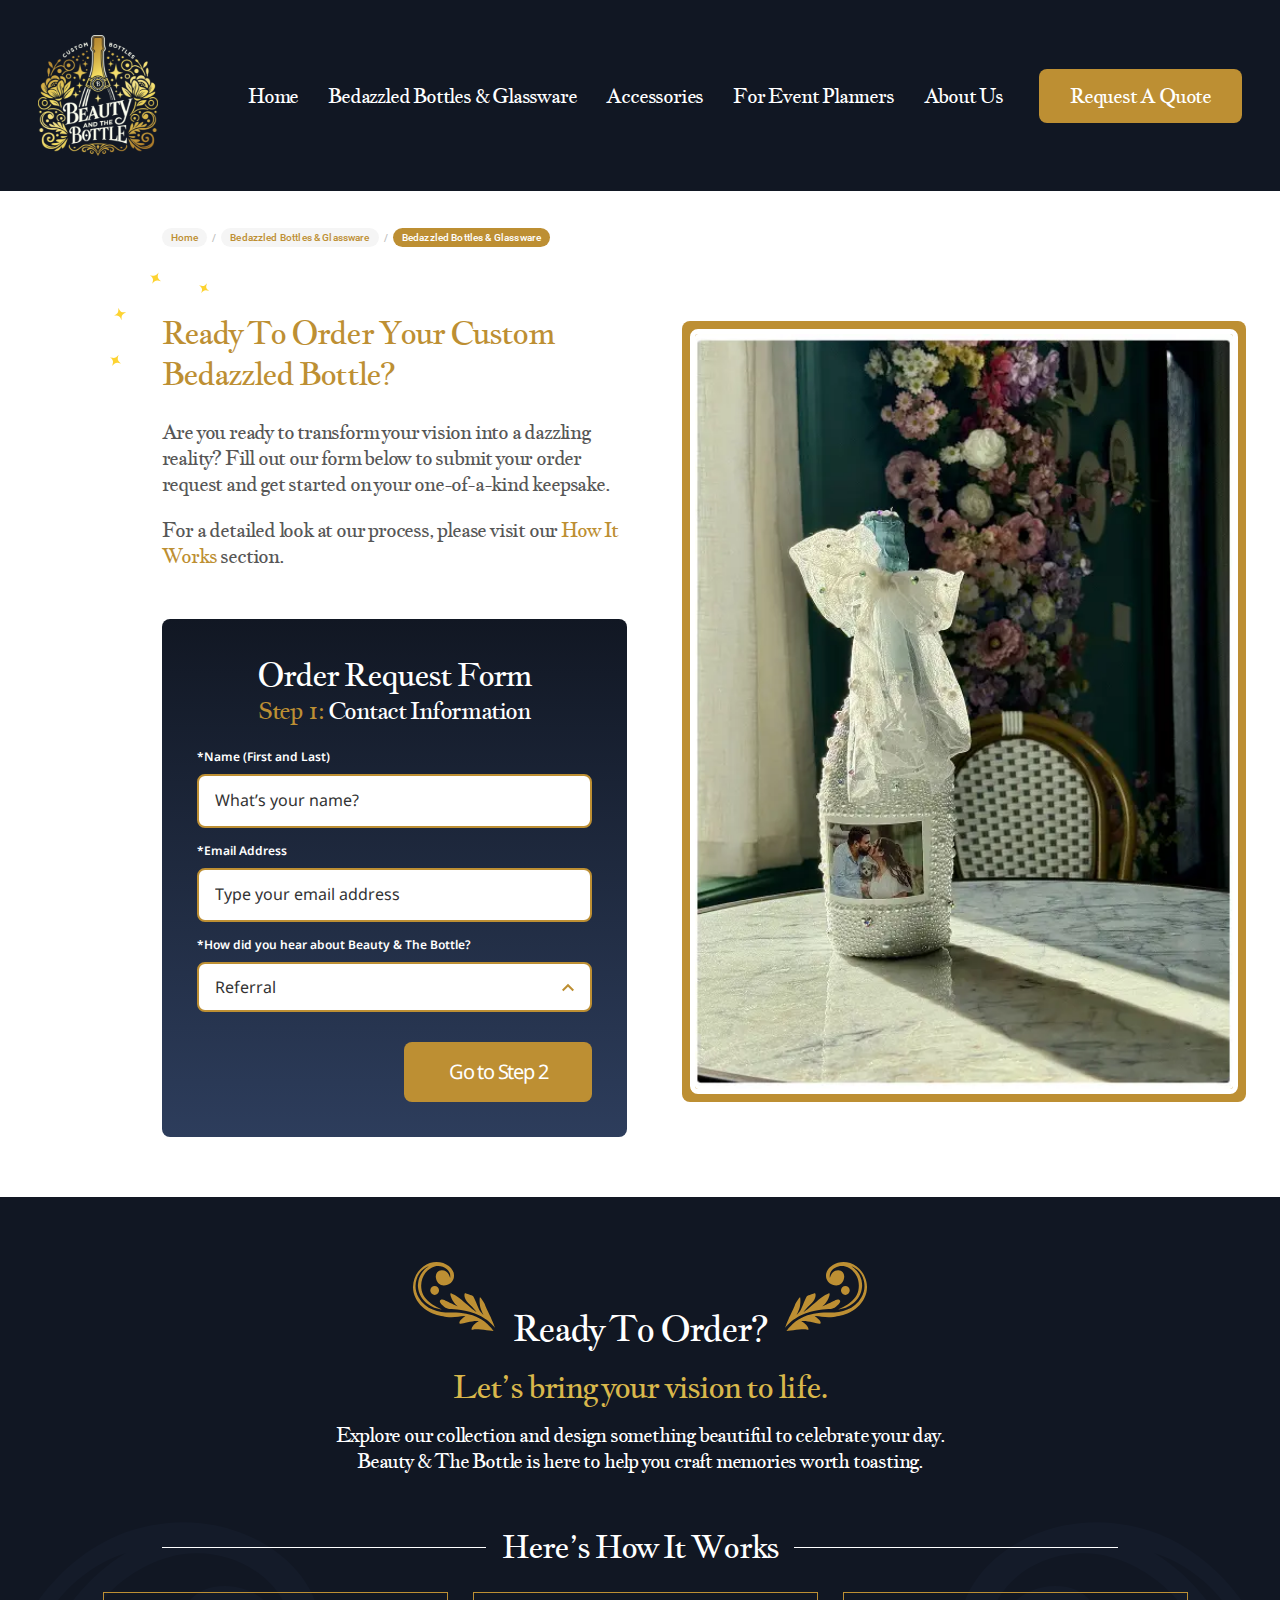
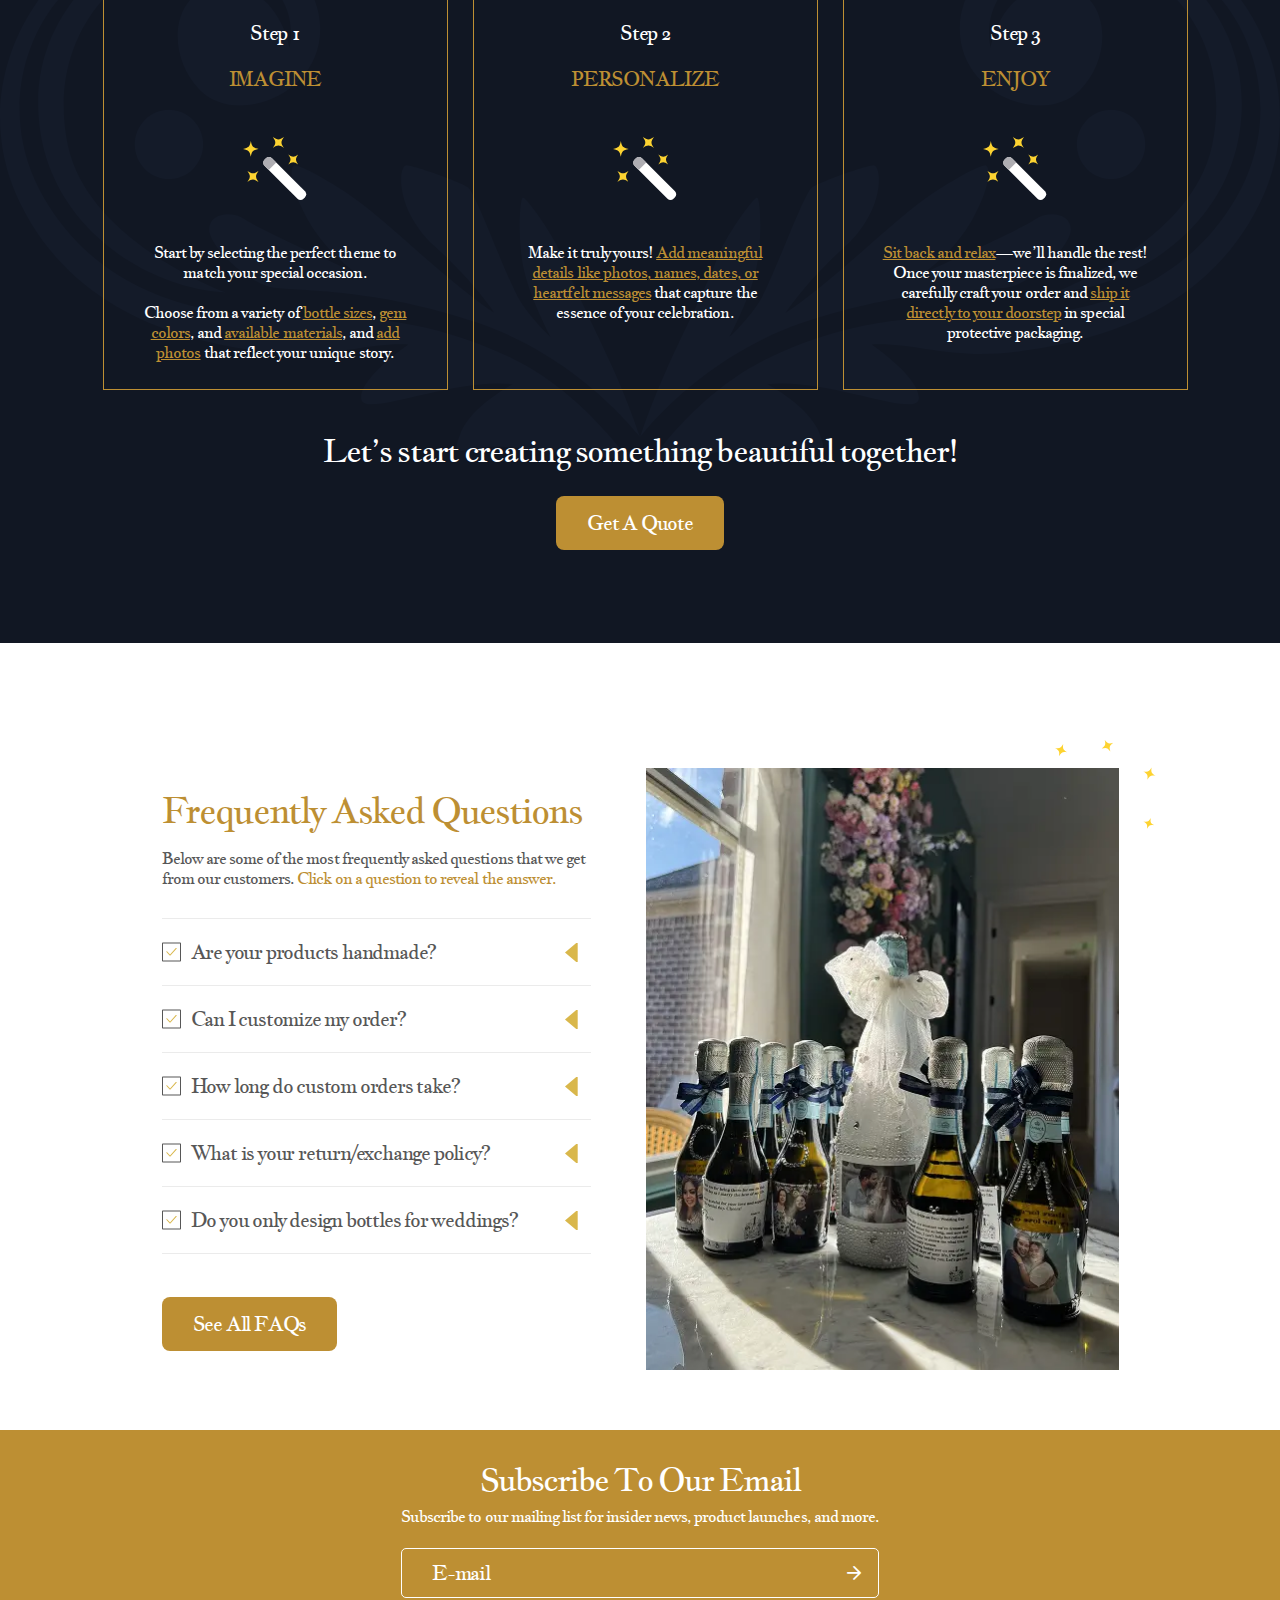
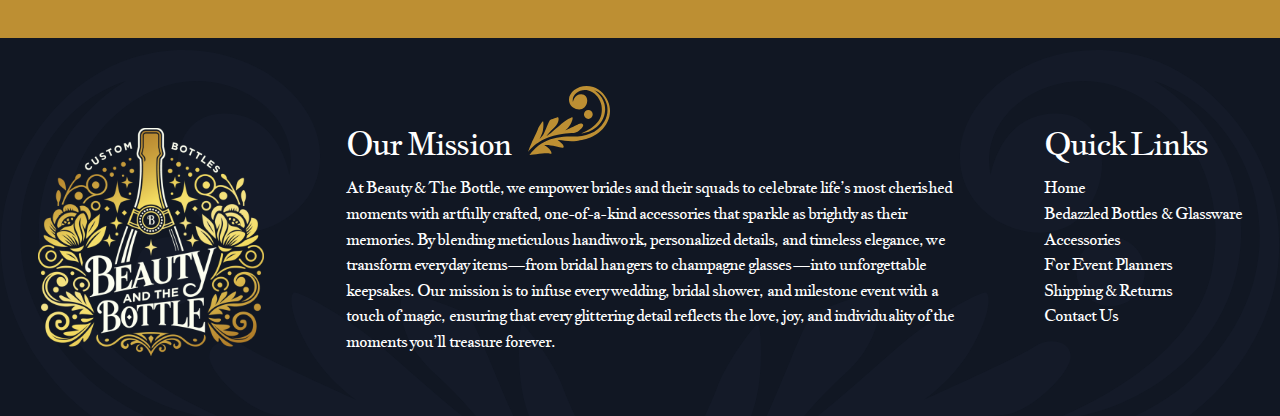
==== commit 64ab0b8c: "Update quote.html" ====
--- a/quote.html
+++ b/quote.html
@@ -14,7 +14,7 @@
 
 <body>
 	<div class="wrapper">
-		<header class="header" data-scroll="20" data-scroll-show>
+		<header class="header" data-scroll="20" data-scroll-show style="background:#111723;">
 			<div class="header__container-big">
 				<button type="button" class="menu__icon icon-menu"><span></span></button>
 				<a href="" class="header__logo"><img src="img/logo.svg" alt=""></a>
@@ -237,4 +237,4 @@
 	<script src="js/app.min.js?_v=20250216221918"></script>
 </body>
 
-</html>+</html>
